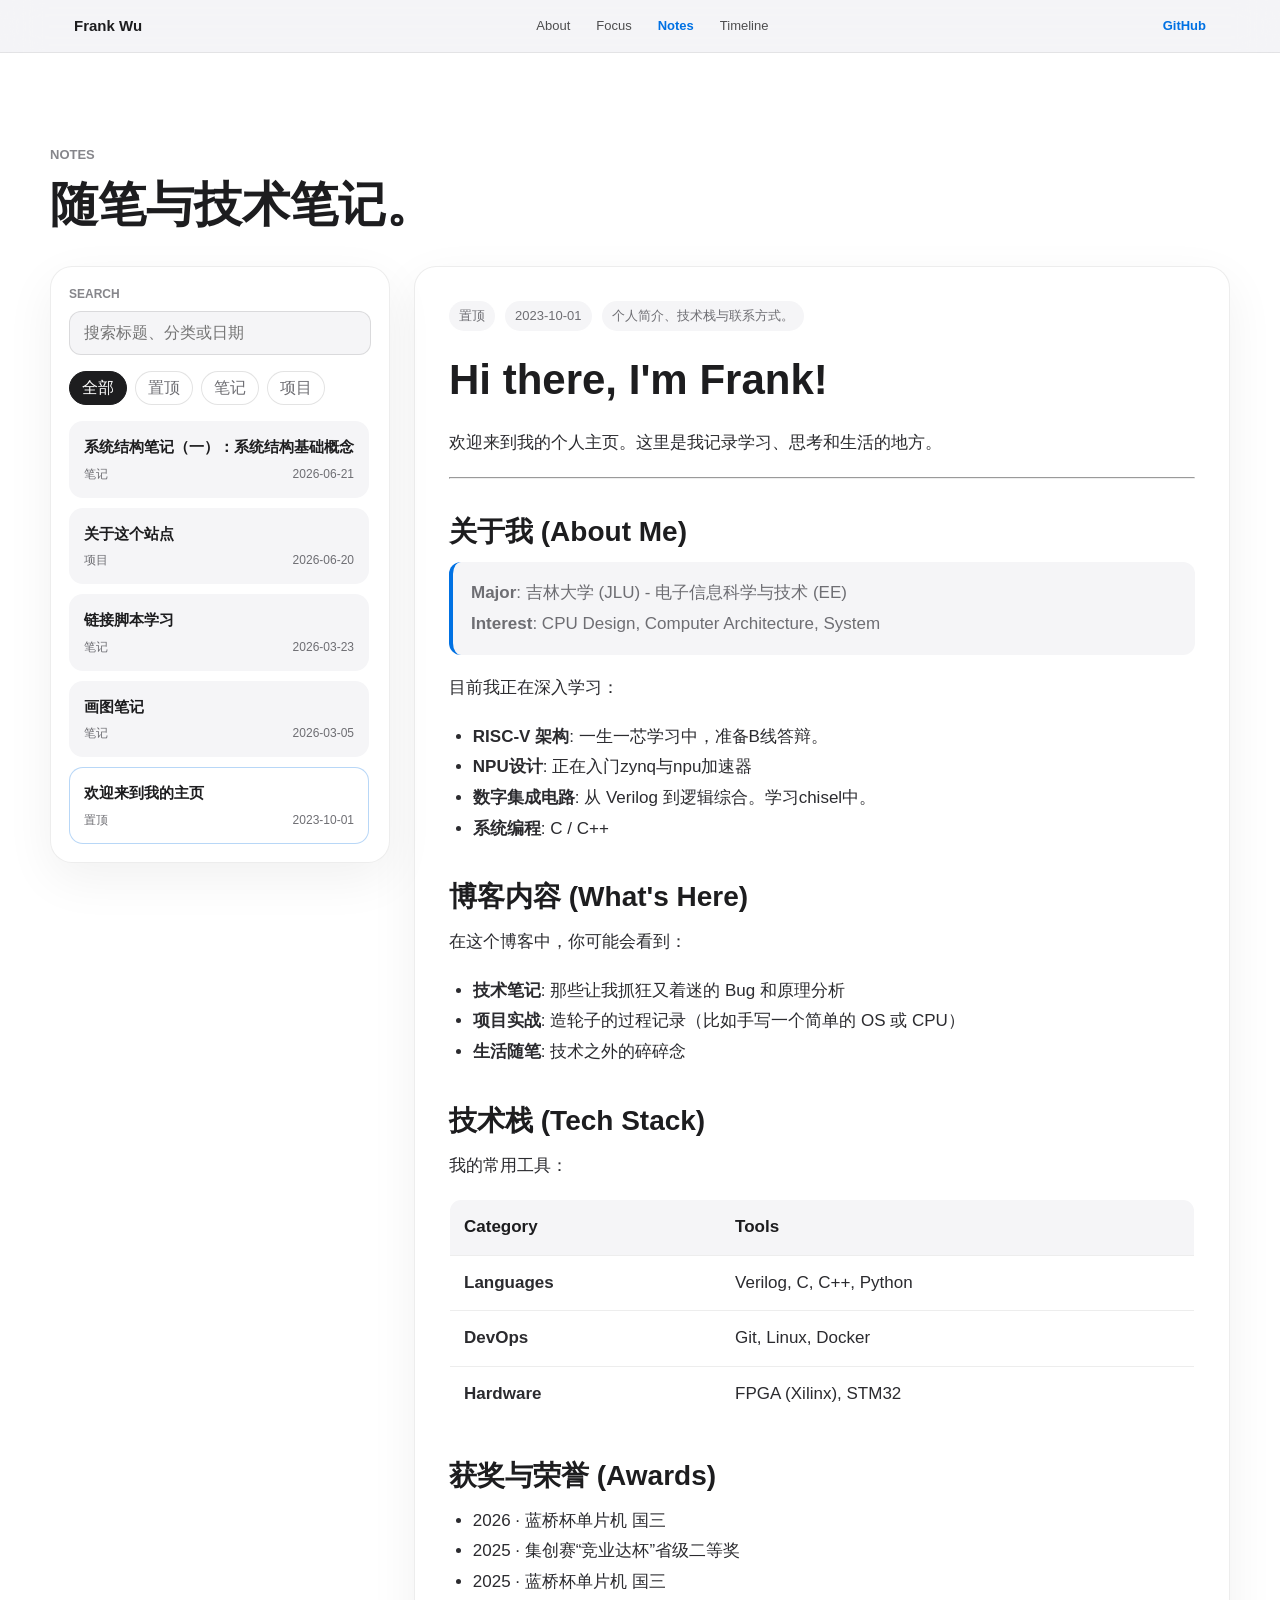
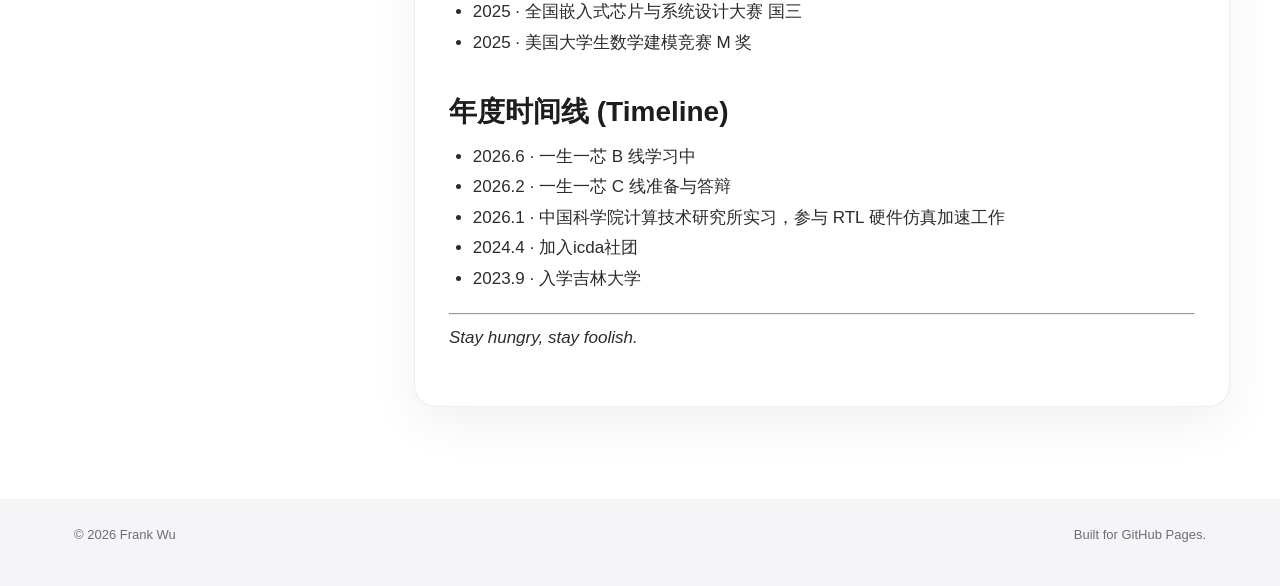
==== notes.html @ f8fe65f2 "move notes to standalone page" ====
<!DOCTYPE html>
<html lang="zh-CN">
<head>
    <meta charset="UTF-8">
    <meta name="viewport" content="width=device-width, initial-scale=1.0">
    <meta name="description" content="Frank Wu 的技术笔记和随笔。">
    <title>Notes | Frank Wu</title>
    <link rel="stylesheet" href="css/style.css?v=20260621-4">
</head>
<body>
    <div id="app">
        <header class="site-header">
            <nav class="nav-bar" aria-label="主导航">
                <a class="brand" href="index.html#top" aria-label="返回首页">Frank Wu</a>
                <div class="nav-links">
                    <a href="index.html#about">About</a>
                    <a href="index.html#focus">Focus</a>
                    <a class="nav-link-active" href="notes.html">Notes</a>
                    <a href="index.html#timeline">Timeline</a>
                </div>
                <a class="nav-cta" href="https://github.com/frank0221" target="_blank" rel="noreferrer">GitHub</a>
            </nav>
        </header>

        <main>
            <section class="section section-white notes-page" id="notes">
                <div class="section-inner">
                    <div class="section-heading notes-heading">
                        <div>
                            <p class="eyebrow">Notes</p>
                            <h1>随笔与技术笔记。</h1>
                        </div>
                    </div>

                    <div class="notes-shell">
                        <aside class="notes-panel" aria-label="文章列表">
                            <label class="search-box">
                                <span>Search</span>
                                <input id="searchInput" type="search" placeholder="搜索标题、分类或日期">
                            </label>
                            <div class="filter-row" id="categoryFilters" aria-label="分类筛选"></div>
                            <div class="post-list" id="postList"></div>
                        </aside>

                        <article class="reader" aria-live="polite">
                            <div class="reader-meta" id="readerMeta"></div>
                            <div class="markdown-body" id="articleContent">
                                <p class="empty-state">选择一篇文章开始阅读。</p>
                            </div>
                        </article>
                    </div>
                </div>
            </section>
        </main>

        <footer class="site-footer">
            <span>© 2026 Frank Wu</span>
            <span>Built for GitHub Pages.</span>
        </footer>
    </div>

    <script src="js/app.js?v=20260621-3"></script>
</body>
</html>
---- css/style.css ----
:root {
    --bg: #f5f5f7;
    --panel: #ffffff;
    --ink: #1d1d1f;
    --muted: #6e6e73;
    --line: rgba(29, 29, 31, 0.12);
    --soft-line: rgba(29, 29, 31, 0.08);
    --blue: #0071e3;
    --blue-hover: #0077ed;
    --shadow: 0 24px 80px rgba(0, 0, 0, 0.10);
}

* {
    box-sizing: border-box;
}

html {
    scroll-behavior: smooth;
}

body {
    margin: 0;
    background: var(--bg);
    color: var(--ink);
    font-family: -apple-system, BlinkMacSystemFont, "SF Pro Display", "SF Pro Text", "Segoe UI", sans-serif;
    line-height: 1.5;
    text-rendering: optimizeLegibility;
    -webkit-font-smoothing: antialiased;
}

a {
    color: inherit;
    text-decoration: none;
}

button,
input {
    font: inherit;
}

.site-header {
    position: sticky;
    top: 0;
    z-index: 20;
    background: rgba(245, 245, 247, 0.82);
    border-bottom: 1px solid var(--soft-line);
    backdrop-filter: saturate(180%) blur(20px);
    -webkit-backdrop-filter: saturate(180%) blur(20px);
}

.nav-bar {
    max-width: 1180px;
    height: 52px;
    margin: 0 auto;
    padding: 0 24px;
    display: flex;
    align-items: center;
    justify-content: space-between;
    gap: 24px;
}

.brand {
    font-size: 15px;
    font-weight: 700;
}

.nav-links {
    display: flex;
    align-items: center;
    gap: 26px;
    color: rgba(29, 29, 31, 0.78);
    font-size: 13px;
}

.nav-links a,
.nav-cta {
    transition: color 0.2s ease;
}

.nav-links a:hover,
.nav-cta:hover {
    color: var(--blue);
}

.nav-link-active {
    color: var(--blue);
    font-weight: 700;
}

.nav-cta {
    color: var(--blue);
    font-size: 13px;
    font-weight: 600;
}

.hero {
    max-width: 1180px;
    min-height: calc(100vh - 52px);
    margin: 0 auto;
    padding: 86px 24px 80px;
    display: grid;
    grid-template-columns: minmax(0, 1fr) 440px;
    align-items: center;
    gap: 72px;
}

.eyebrow {
    margin: 0 0 14px;
    color: #86868b;
    font-size: 13px;
    font-weight: 700;
    text-transform: uppercase;
}

.hero-profile {
    display: flex;
    align-items: center;
    gap: 18px;
    margin-bottom: 20px;
}

.hero-profile .eyebrow {
    margin: 0;
}

.hero-avatar {
    width: 88px;
    height: 88px;
    flex: 0 0 auto;
    border-radius: 50%;
    object-fit: cover;
    background: #fff;
    border: 1px solid rgba(29, 29, 31, 0.12);
    box-shadow: 0 18px 45px rgba(0, 0, 0, 0.12);
}

.hero h1 {
    margin: 0;
    font-size: 82px;
    line-height: 0.98;
    font-weight: 800;
}

.hero-subtitle {
    max-width: 650px;
    margin: 28px 0 0;
    color: var(--muted);
    font-size: 24px;
    line-height: 1.35;
}

.hero-actions,
.contact-actions {
    display: flex;
    flex-wrap: wrap;
    gap: 14px;
    margin-top: 34px;
}

.hero-contact-icons {
    display: flex;
    align-items: center;
    gap: 10px;
}

.button {
    display: inline-flex;
    align-items: center;
    justify-content: center;
    min-height: 44px;
    padding: 0 22px;
    border-radius: 999px;
    font-size: 15px;
    font-weight: 600;
    transition: transform 0.2s ease, background 0.2s ease, color 0.2s ease, border-color 0.2s ease;
}

.button:hover {
    transform: translateY(-1px);
}

.button-primary {
    color: #fff;
    background: var(--blue);
}

.button-primary:hover {
    background: var(--blue-hover);
}

.button-secondary {
    color: var(--blue);
    background: transparent;
    border: 1px solid rgba(0, 113, 227, 0.32);
}

.button-secondary:hover {
    border-color: var(--blue);
}

.hero-visual {
    min-height: 540px;
    padding: 26px;
    border-radius: 28px;
    background:
        linear-gradient(180deg, rgba(255, 255, 255, 0.96), rgba(242, 242, 245, 0.96)),
        radial-gradient(circle at 50% 0%, rgba(0, 113, 227, 0.14), transparent 42%);
    border: 1px solid rgba(255, 255, 255, 0.78);
    box-shadow: var(--shadow);
    display: flex;
    flex-direction: column;
    justify-content: space-between;
}

.chip-topline,
.signal-grid {
    display: flex;
    align-items: center;
    justify-content: space-between;
    gap: 12px;
    color: var(--muted);
    font-size: 13px;
    font-weight: 600;
}

.chip-topline strong {
    color: var(--ink);
}

.silicon-chip {
    min-height: 276px;
    padding: 30px;
    border-radius: 24px;
    color: #f5f5f7;
    background:
        linear-gradient(145deg, rgba(255, 255, 255, 0.12), transparent 38%),
        #1d1d1f;
    box-shadow: inset 0 1px 0 rgba(255, 255, 255, 0.16);
    display: flex;
    flex-direction: column;
    justify-content: space-between;
}

.chip-label {
    color: rgba(245, 245, 247, 0.62);
    font-size: 14px;
    font-weight: 700;
}

.silicon-chip .chip-stack {
    flex: 1;
    width: 100%;
    margin-top: 22px;
    font-size: 44px;
    line-height: 0.95;
    display: grid;
    grid-template-rows: repeat(3, minmax(0, 1fr));
    align-items: stretch;
}

.chip-stack span {
    display: flex;
    align-items: center;
    white-space: nowrap;
}

.signal-grid {
    display: grid;
    grid-template-columns: repeat(2, minmax(0, 1fr));
}

.signal-grid span {
    padding: 14px 16px;
    border-radius: 16px;
    background: rgba(255, 255, 255, 0.72);
    border: 1px solid rgba(29, 29, 31, 0.07);
    color: var(--ink);
}

.section {
    padding: 92px 24px;
}

.section-white {
    background: #fff;
}

.section-inner {
    max-width: 1180px;
    margin: 0 auto;
}

.two-column {
    display: grid;
    grid-template-columns: 0.9fr 1.1fr;
    gap: 80px;
    align-items: start;
}

.section h2 {
    margin: 0;
    font-size: 48px;
    line-height: 1.08;
}

.lead-copy {
    color: var(--muted);
    font-size: 20px;
}

.lead-copy p {
    margin: 0 0 18px;
}

.section-heading {
    max-width: 760px;
    margin-bottom: 36px;
}

.notes-heading {
    max-width: none;
    display: flex;
    align-items: end;
    justify-content: space-between;
    gap: 28px;
}

.notes-heading > p {
    max-width: 320px;
    margin: 0;
    color: var(--muted);
    font-size: 17px;
}

.notes-page {
    min-height: calc(100vh - 52px);
}

.notes-page .section-heading h1 {
    margin: 0;
    font-size: 48px;
    line-height: 1.08;
}

.feature-grid {
    display: grid;
    grid-template-columns: repeat(3, minmax(0, 1fr));
    gap: 18px;
}

.feature-tile {
    min-height: 270px;
    padding: 30px;
    border-radius: 22px;
    background: var(--panel);
    box-shadow: 0 16px 50px rgba(0, 0, 0, 0.06);
}

.tile-kicker {
    color: var(--blue);
    font-size: 13px;
    font-weight: 700;
}

.feature-tile h3 {
    margin: 18px 0 12px;
    font-size: 28px;
    line-height: 1.12;
}

.feature-tile p {
    margin: 0;
    color: var(--muted);
    font-size: 17px;
}

.notes-shell {
    display: grid;
    grid-template-columns: 340px minmax(0, 1fr);
    gap: 24px;
    align-items: start;
}

.notes-panel,
.reader {
    border: 1px solid var(--soft-line);
    border-radius: 22px;
    background: #fff;
    box-shadow: 0 16px 50px rgba(0, 0, 0, 0.06);
}

.notes-panel {
    position: sticky;
    top: 76px;
    padding: 18px;
}

.search-box {
    display: block;
}

.search-box span {
    display: block;
    margin: 0 0 8px;
    color: #86868b;
    font-size: 12px;
    font-weight: 700;
    text-transform: uppercase;
}

.search-box input {
    width: 100%;
    height: 44px;
    padding: 0 14px;
    border: 1px solid var(--line);
    border-radius: 12px;
    outline: none;
    color: var(--ink);
    background: #f5f5f7;
}

.search-box input:focus {
    border-color: var(--blue);
    background: #fff;
}

.filter-row {
    display: flex;
    flex-wrap: wrap;
    gap: 8px;
    margin: 16px 0;
}

.filter-button {
    height: 34px;
    padding: 0 12px;
    border: 1px solid var(--line);
    border-radius: 999px;
    background: #fff;
    color: var(--muted);
    cursor: pointer;
}

.filter-button.active {
    color: #fff;
    background: var(--ink);
    border-color: var(--ink);
}

.post-list {
    display: grid;
    gap: 10px;
    max-height: 520px;
    overflow: auto;
    padding-right: 2px;
}

.post-button {
    width: 100%;
    padding: 14px;
    border: 1px solid transparent;
    border-radius: 14px;
    background: #f5f5f7;
    color: var(--ink);
    text-align: left;
    cursor: pointer;
    transition: background 0.2s ease, border-color 0.2s ease;
}

.post-button:hover,
.post-button.active {
    background: #fff;
    border-color: rgba(0, 113, 227, 0.28);
}

.post-title {
    display: block;
    margin-bottom: 6px;
    font-size: 15px;
    font-weight: 700;
}

.post-meta {
    display: flex;
    justify-content: space-between;
    gap: 12px;
    color: var(--muted);
    font-size: 12px;
}

.reader {
    min-height: 640px;
    padding: 34px;
}

.reader-meta {
    display: flex;
    flex-wrap: wrap;
    gap: 10px;
    margin-bottom: 24px;
    color: var(--muted);
    font-size: 13px;
}

.reader-meta span {
    padding: 5px 10px;
    border-radius: 999px;
    background: #f5f5f7;
}

.empty-state,
.loading-state {
    color: var(--muted);
}

.markdown-body {
    color: #2b2b2f;
    font-size: 17px;
    line-height: 1.8;
}

.markdown-body h1,
.markdown-body h2,
.markdown-body h3,
.markdown-body h4,
.markdown-body h5,
.markdown-body h6 {
    color: var(--ink);
    line-height: 1.18;
}

.markdown-body h1 {
    margin: 0 0 24px;
    font-size: 42px;
}

.markdown-body h2 {
    margin: 36px 0 14px;
    font-size: 28px;
}

.markdown-body h3 {
    margin: 28px 0 10px;
    font-size: 21px;
}

.markdown-body h4 {
    margin: 24px 0 10px;
    font-size: 18px;
}

.markdown-body h5,
.markdown-body h6 {
    margin: 20px 0 10px;
    font-size: 16px;
}

.markdown-body p,
.markdown-body ul,
.markdown-body ol,
.markdown-body table,
.markdown-body blockquote,
.markdown-body pre,
.markdown-body .math-block {
    margin: 0 0 18px;
}

.markdown-body a {
    color: var(--blue);
}

.markdown-body ul,
.markdown-body ol {
    padding-left: 1.4em;
}

.markdown-body code {
    padding: 0.15em 0.35em;
    border-radius: 6px;
    background: #f5f5f7;
    font-family: "SF Mono", Consolas, "Liberation Mono", monospace;
    font-size: 0.9em;
}

.markdown-body pre {
    padding: 18px;
    overflow: auto;
    border-radius: 14px;
    background: #1d1d1f;
    color: #f5f5f7;
}

.markdown-body pre code {
    padding: 0;
    background: transparent;
    color: inherit;
}

.markdown-body blockquote {
    padding: 16px 18px;
    border-left: 4px solid var(--blue);
    border-radius: 12px;
    background: #f5f5f7;
    color: var(--muted);
}

.markdown-body .math-block {
    padding: 16px 18px;
    overflow-x: auto;
    border-radius: 14px;
    background: #f5f5f7;
    color: var(--ink);
    font-family: "SF Mono", Consolas, "Liberation Mono", monospace;
    white-space: pre-wrap;
}

.markdown-body .footnote {
    color: var(--muted);
    font-size: 0.92em;
}

.markdown-body table {
    width: 100%;
    border-collapse: collapse;
    overflow: hidden;
    border: 1px solid var(--soft-line);
    border-radius: 12px;
}

.markdown-body th,
.markdown-body td {
    padding: 12px 14px;
    border-bottom: 1px solid var(--soft-line);
    text-align: left;
}

.markdown-body th {
    background: #f5f5f7;
    color: var(--ink);
}

.timeline {
    display: grid;
    gap: 12px;
}

.timeline-item {
    display: grid;
    grid-template-columns: 110px 1fr;
    gap: 20px;
    padding: 20px 0;
    border-bottom: 1px solid var(--soft-line);
}

.timeline-item span {
    color: var(--blue);
    font-weight: 800;
}

.timeline-item p {
    margin: 0;
    color: var(--muted);
    font-size: 18px;
}

.contact-icon-link {
    width: 44px;
    height: 44px;
    display: inline-flex;
    align-items: center;
    justify-content: center;
    border-radius: 50%;
    color: var(--ink);
    background: #fff;
    border: 1px solid var(--soft-line);
    box-shadow: 0 10px 28px rgba(0, 0, 0, 0.08);
    transition: transform 0.2s ease, color 0.2s ease, border-color 0.2s ease, box-shadow 0.2s ease;
}

.contact-icon-link:hover {
    color: var(--blue);
    border-color: rgba(0, 113, 227, 0.28);
    box-shadow: 0 16px 42px rgba(0, 113, 227, 0.12);
    transform: translateY(-2px);
}

.contact-icon-link svg {
    width: 21px;
    height: 21px;
    fill: none;
    stroke: currentColor;
    stroke-width: 1.8;
    stroke-linecap: round;
    stroke-linejoin: round;
}

.contact-icon-link .github-mark {
    fill: currentColor;
    stroke: none;
}

.site-footer {
    max-width: 1180px;
    margin: 0 auto;
    padding: 26px 24px 42px;
    display: flex;
    justify-content: space-between;
    gap: 18px;
    color: var(--muted);
    font-size: 13px;
}

@media (max-width: 980px) {
    .hero {
        grid-template-columns: 1fr;
        min-height: auto;
        gap: 42px;
    }

    .hero h1 {
        font-size: 62px;
    }

    .hero-subtitle {
        font-size: 21px;
    }

    .hero-visual {
        min-height: 420px;
    }

    .two-column,
    .notes-shell {
        grid-template-columns: 1fr;
    }

    .notes-panel {
        position: static;
    }

    .feature-grid {
        grid-template-columns: 1fr;
    }
}

@media (max-width: 720px) {
    .nav-bar {
        padding: 0 16px;
    }

    .nav-links {
        display: none;
    }

    .hero,
    .section {
        padding-left: 18px;
        padding-right: 18px;
    }

    .hero {
        padding-top: 58px;
        padding-bottom: 58px;
    }

    .hero h1 {
        font-size: 48px;
    }

    .hero-profile {
        gap: 12px;
        margin-bottom: 18px;
    }

    .hero-avatar {
        width: 64px;
        height: 64px;
    }

    .hero-subtitle {
        font-size: 19px;
    }

    .section h2 {
        font-size: 36px;
    }

    .notes-heading {
        align-items: start;
        flex-direction: column;
    }

    .reader {
        padding: 24px;
        border-radius: 18px;
    }

    .markdown-body h1 {
        font-size: 32px;
    }

    .timeline-item {
        grid-template-columns: 1fr;
        gap: 6px;
    }

    .site-footer {
        flex-direction: column;
        padding-left: 18px;
        padding-right: 18px;
    }
}
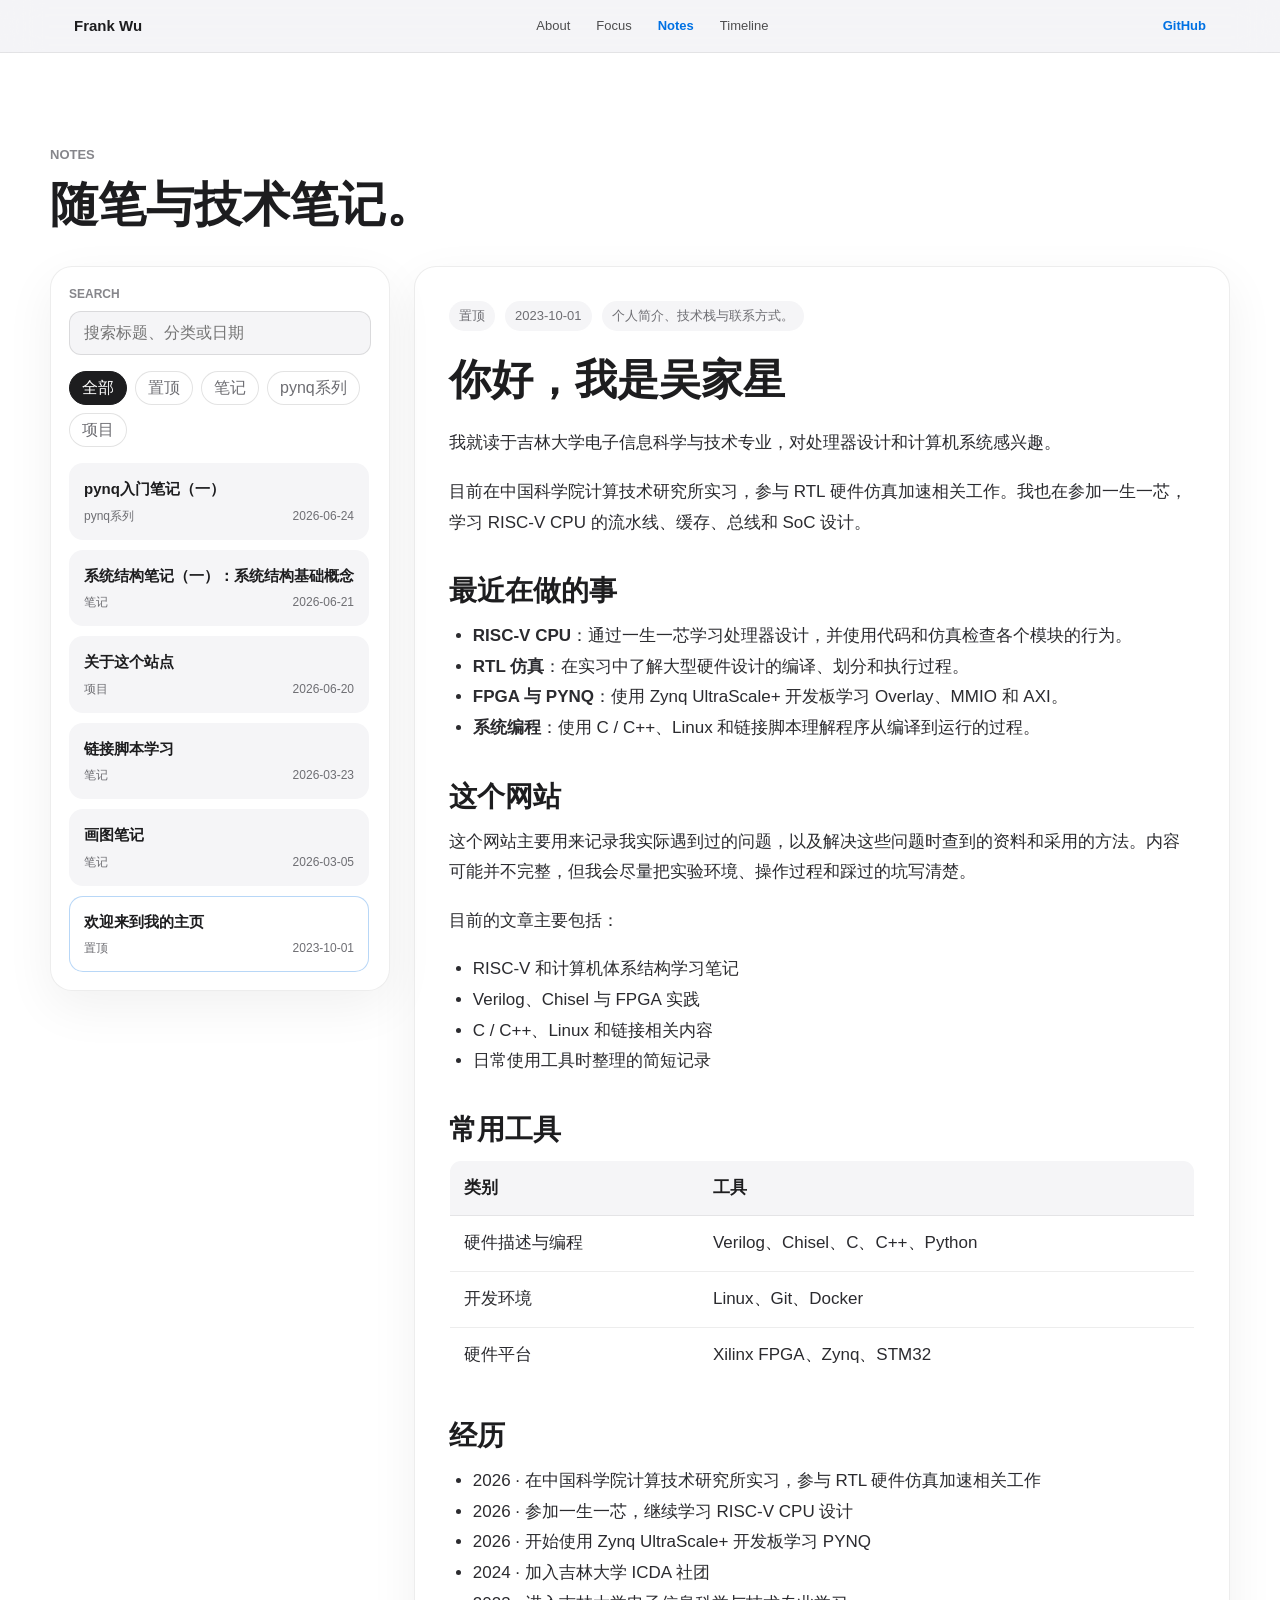
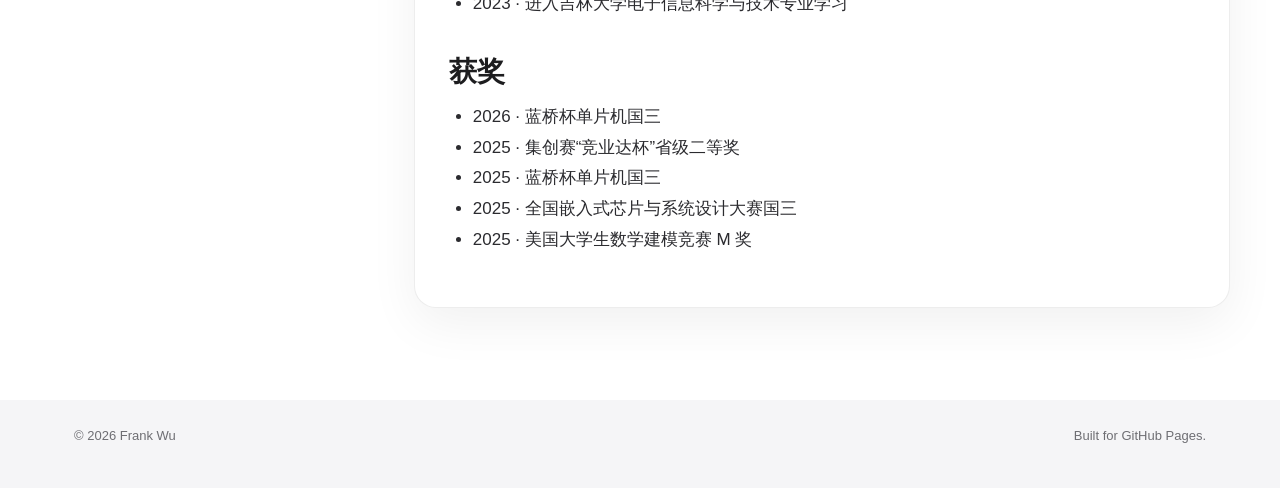
==== commit 881d2b9a: "update web content and self introduction" ====
--- a/notes.html
+++ b/notes.html
@@ -59,6 +59,6 @@
         </footer>
     </div>
 
-    <script src="js/app.js?v=20260621-3"></script>
+    <script src="js/app.js?v=20260624-1"></script>
 </body>
 </html>
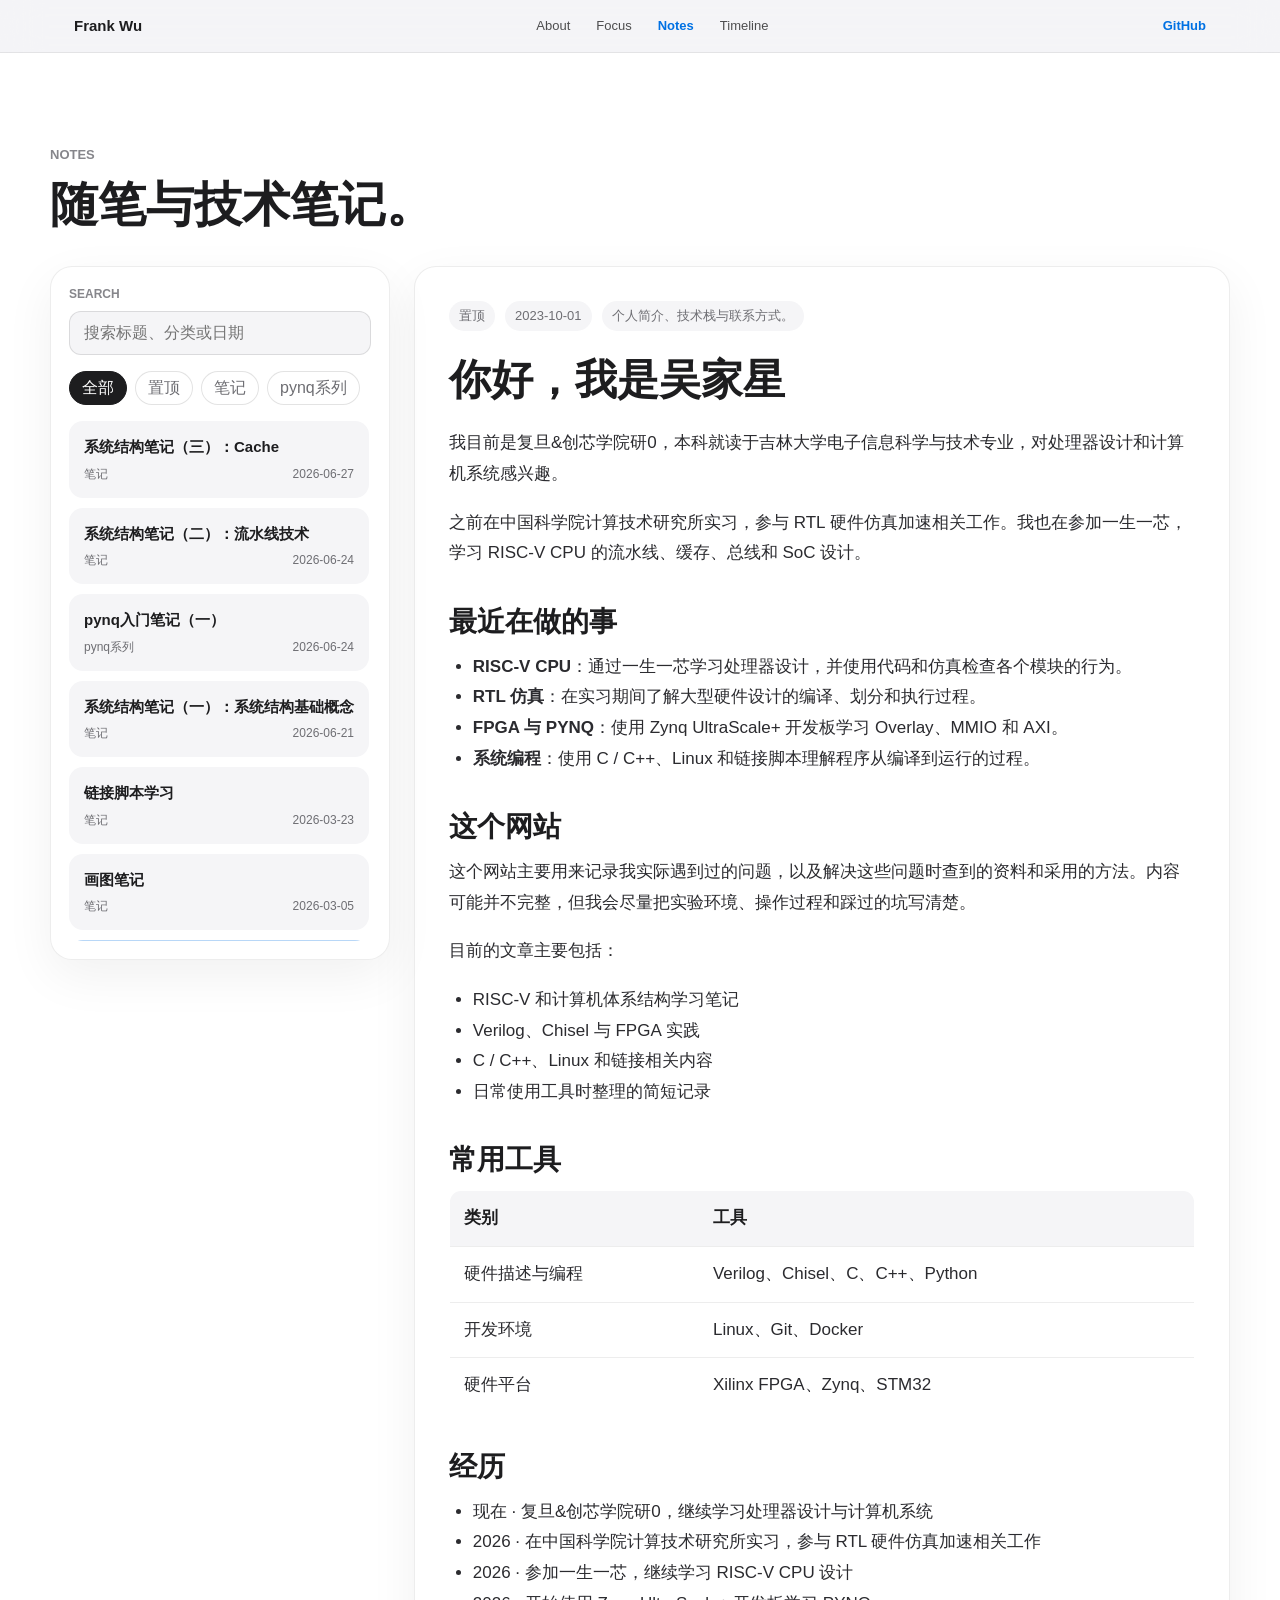
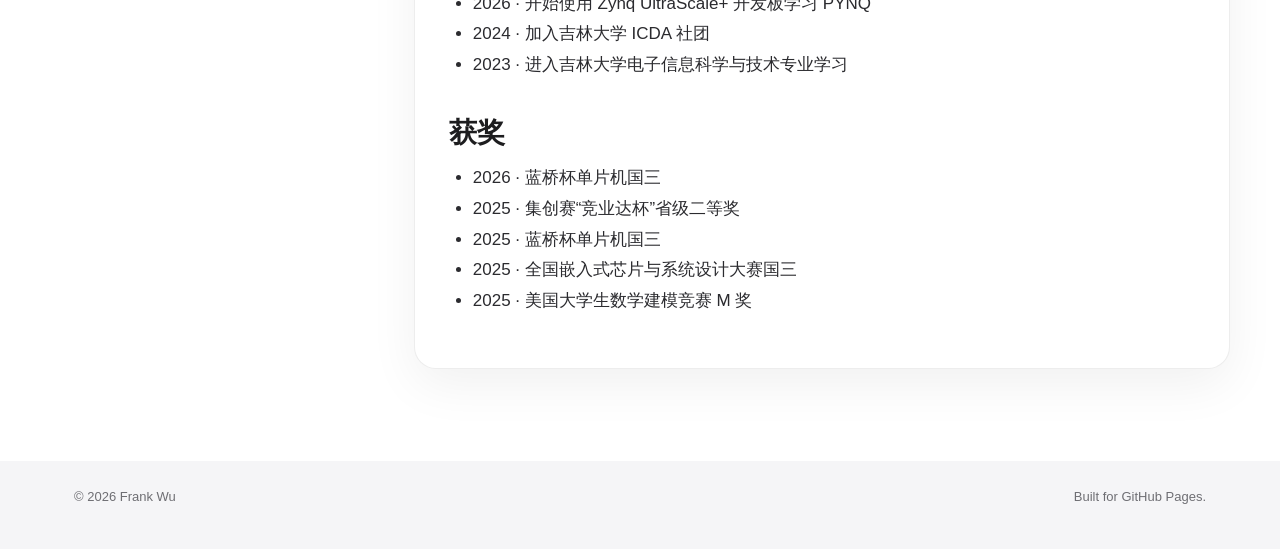
==== commit 6685750d: "Update profile and remove site introduction note" ====
--- a/notes.html
+++ b/notes.html
@@ -59,6 +59,6 @@
         </footer>
     </div>
 
-    <script src="js/app.js?v=20260624-1"></script>
+    <script src="js/app.js?v=20260928-1"></script>
 </body>
 </html>
--- a/css/style.css
+++ b/css/style.css
@@ -810,3 +810,10 @@
         padding-right: 18px;
     }
 }
+
+.markdown-body img {
+    display: block;
+    max-width: 100%;
+    height: auto;
+    margin: 1rem auto;
+}
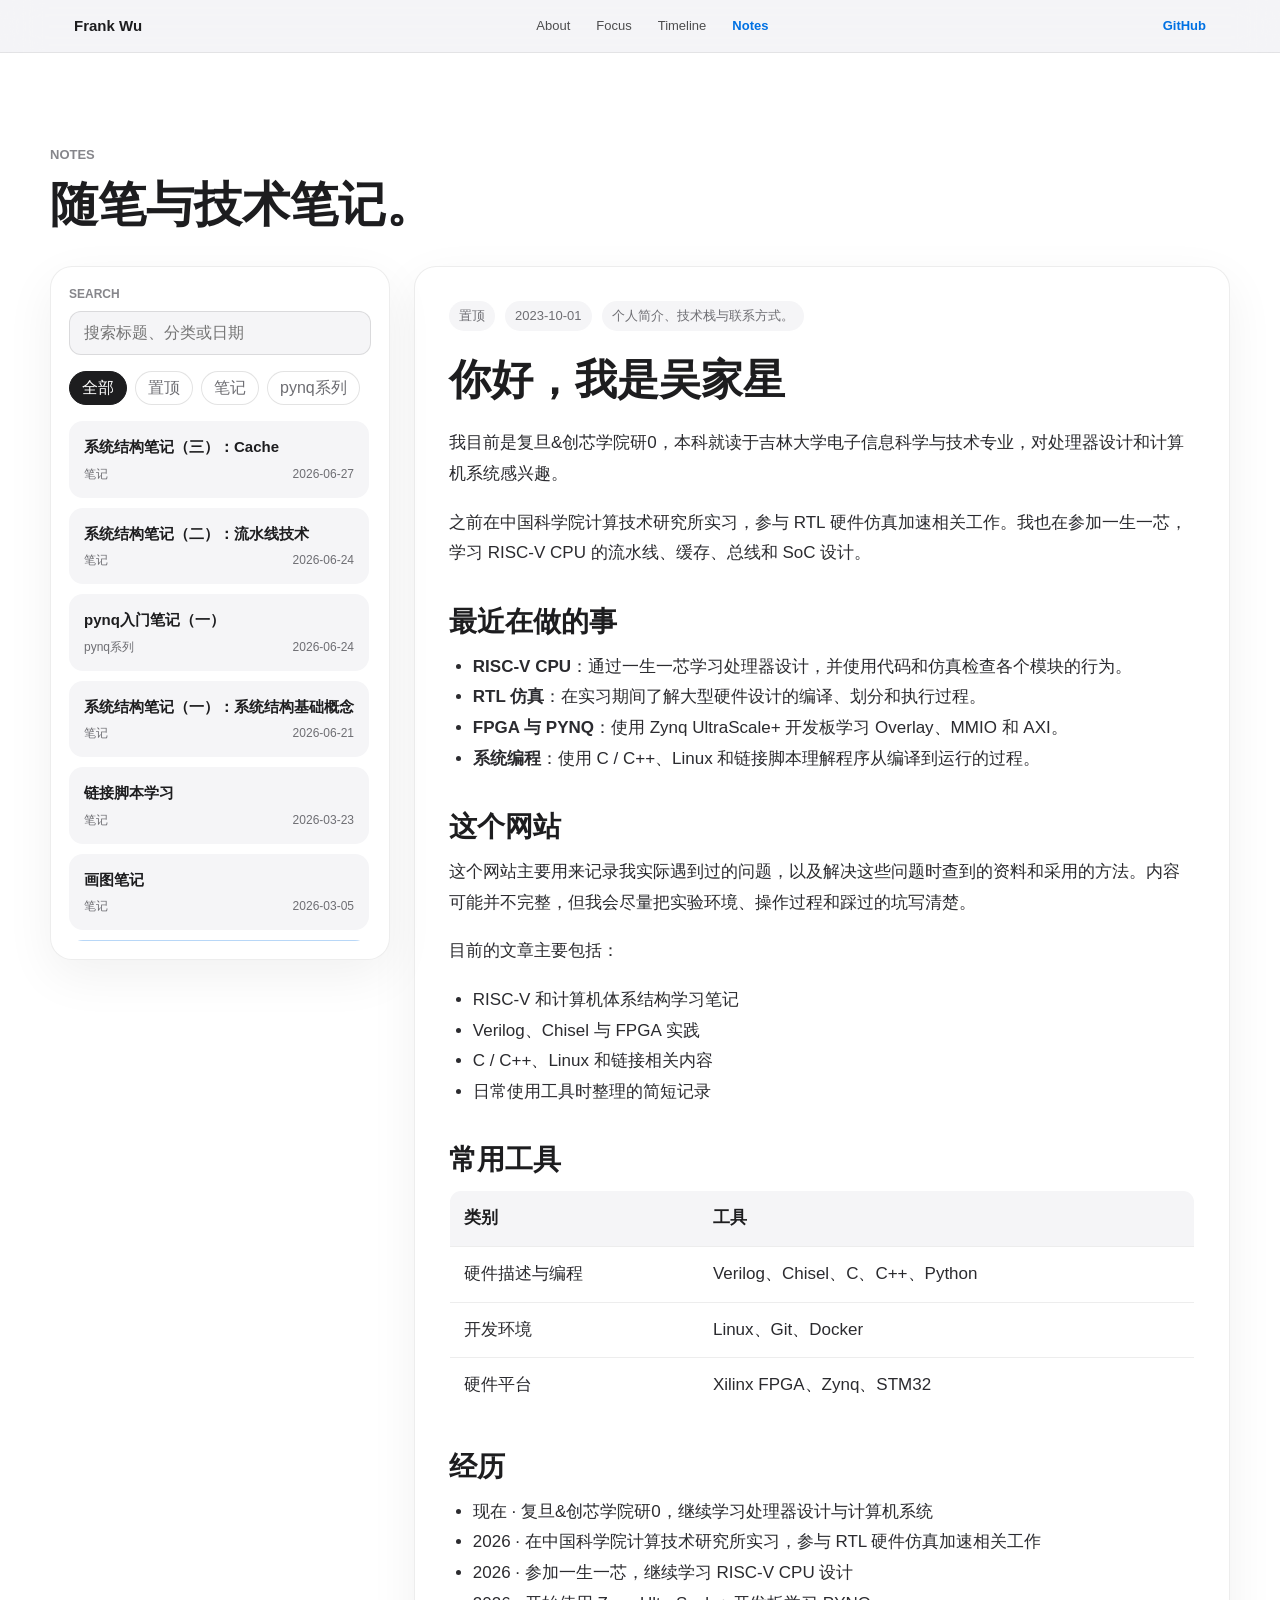
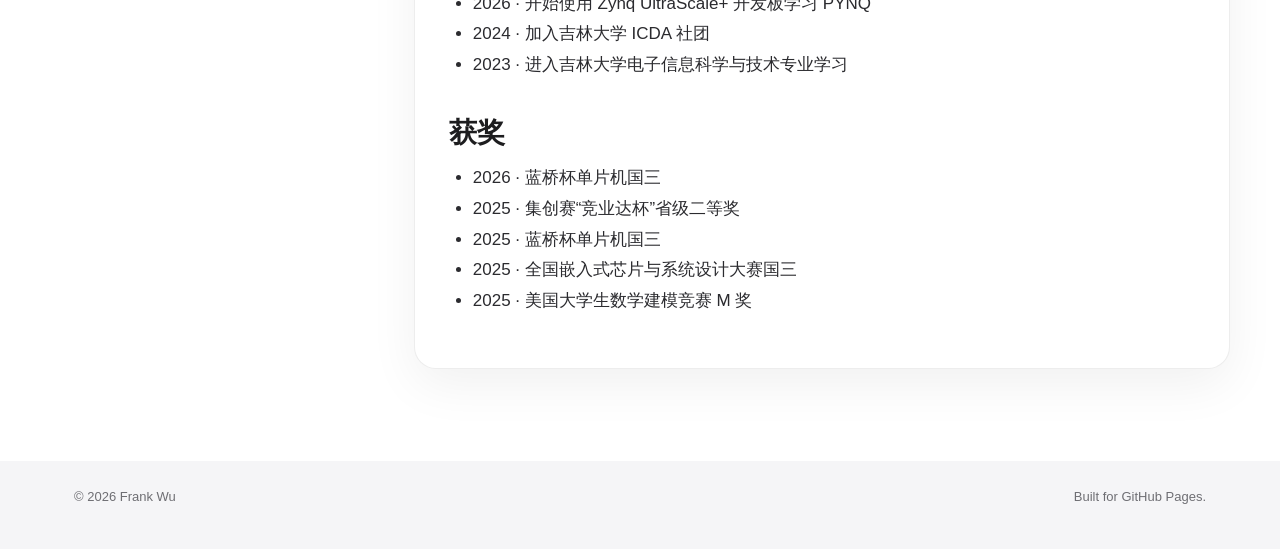
==== commit c6234bc4: "Update timeline and navigation order" ====
--- a/notes.html
+++ b/notes.html
@@ -15,8 +15,8 @@
                 <div class="nav-links">
                     <a href="index.html#about">About</a>
                     <a href="index.html#focus">Focus</a>
+                    <a href="index.html#timeline">Timeline</a>
                     <a class="nav-link-active" href="notes.html">Notes</a>
-                    <a href="index.html#timeline">Timeline</a>
                 </div>
                 <a class="nav-cta" href="https://github.com/frank0221" target="_blank" rel="noreferrer">GitHub</a>
             </nav>
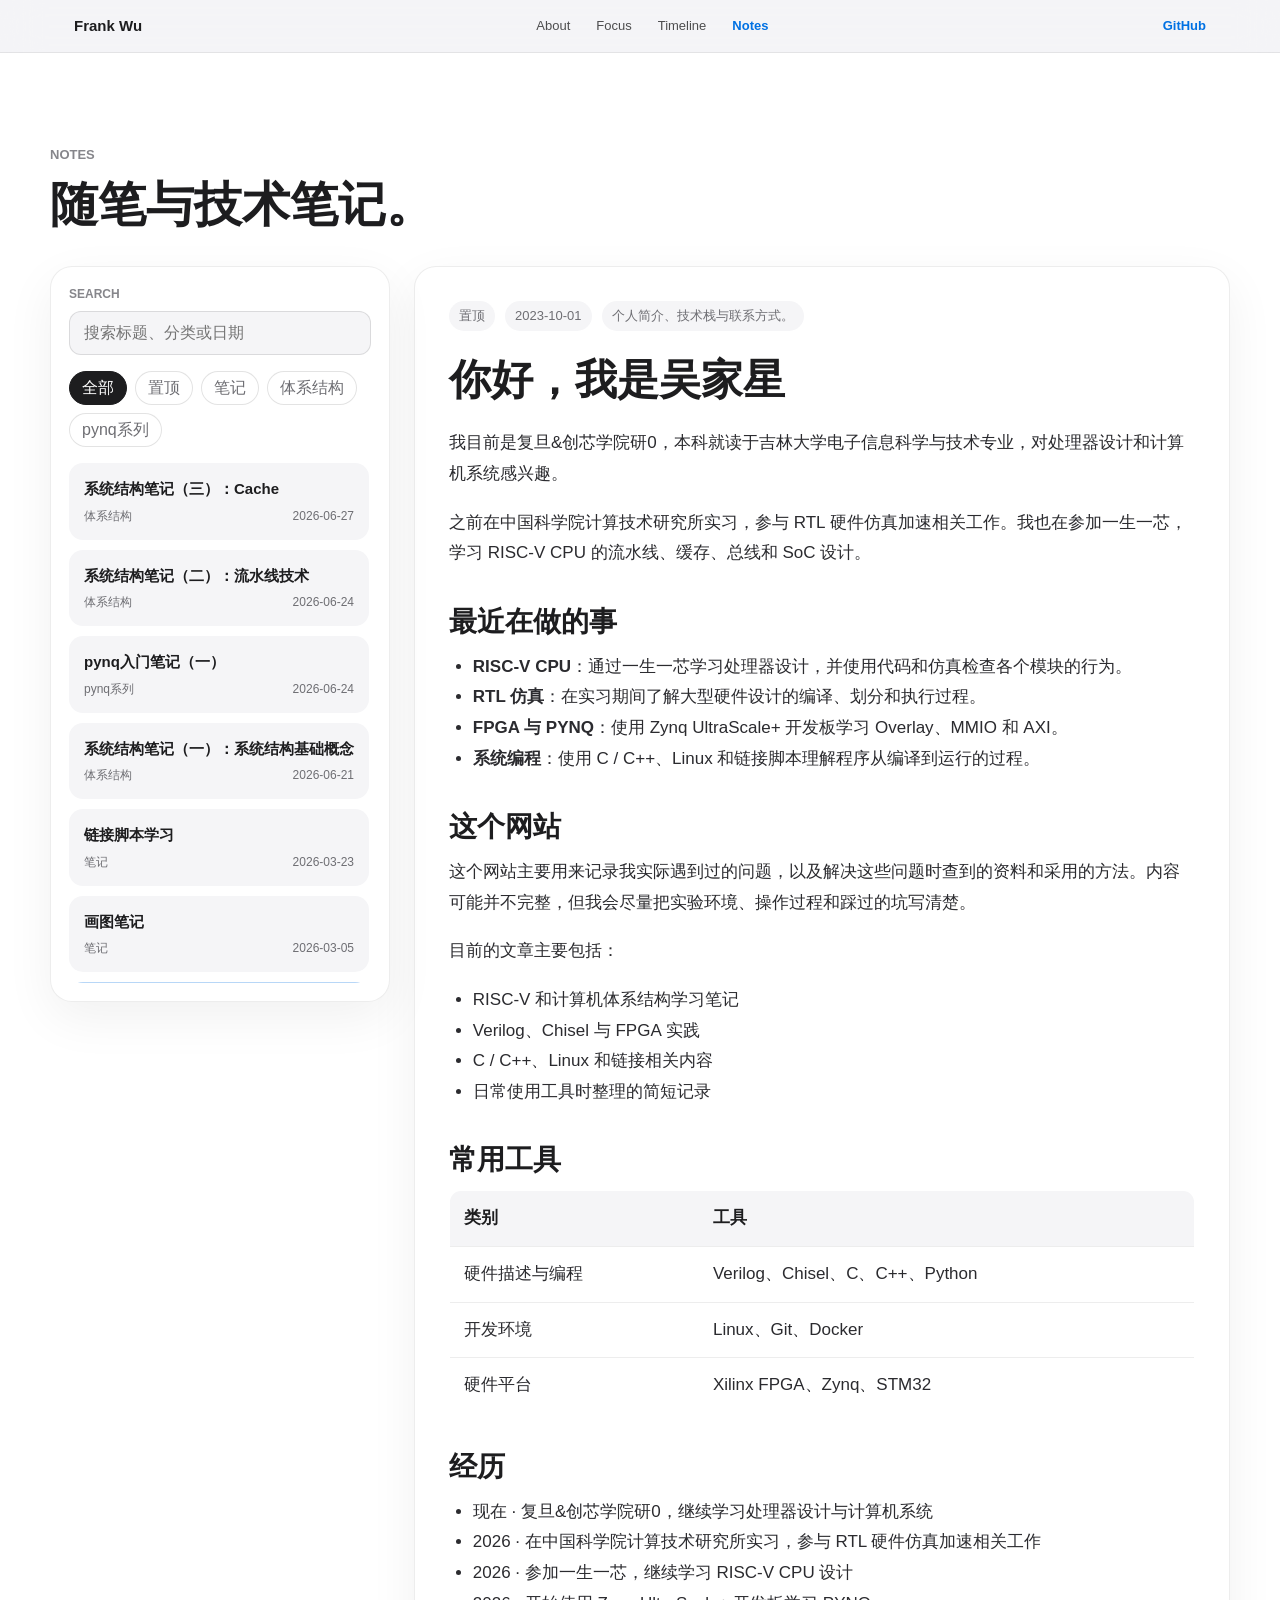
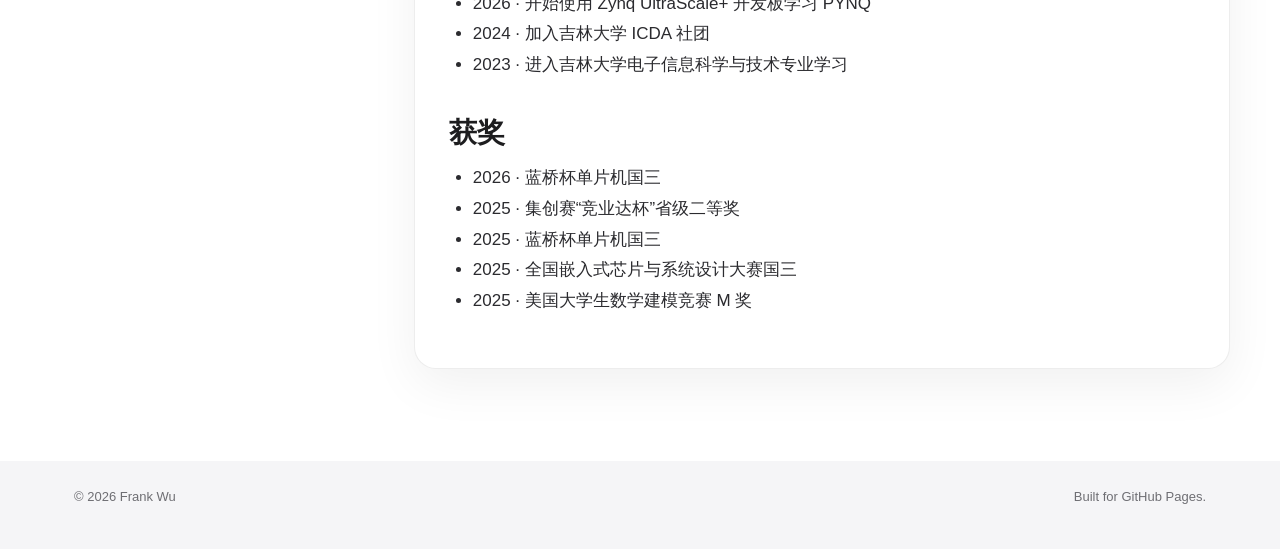
==== commit cb0dd628: "Add architecture notes category" ====
--- a/notes.html
+++ b/notes.html
@@ -59,6 +59,6 @@
         </footer>
     </div>
 
-    <script src="js/app.js?v=20260928-1"></script>
+    <script src="js/app.js?v=20260929-1"></script>
 </body>
 </html>
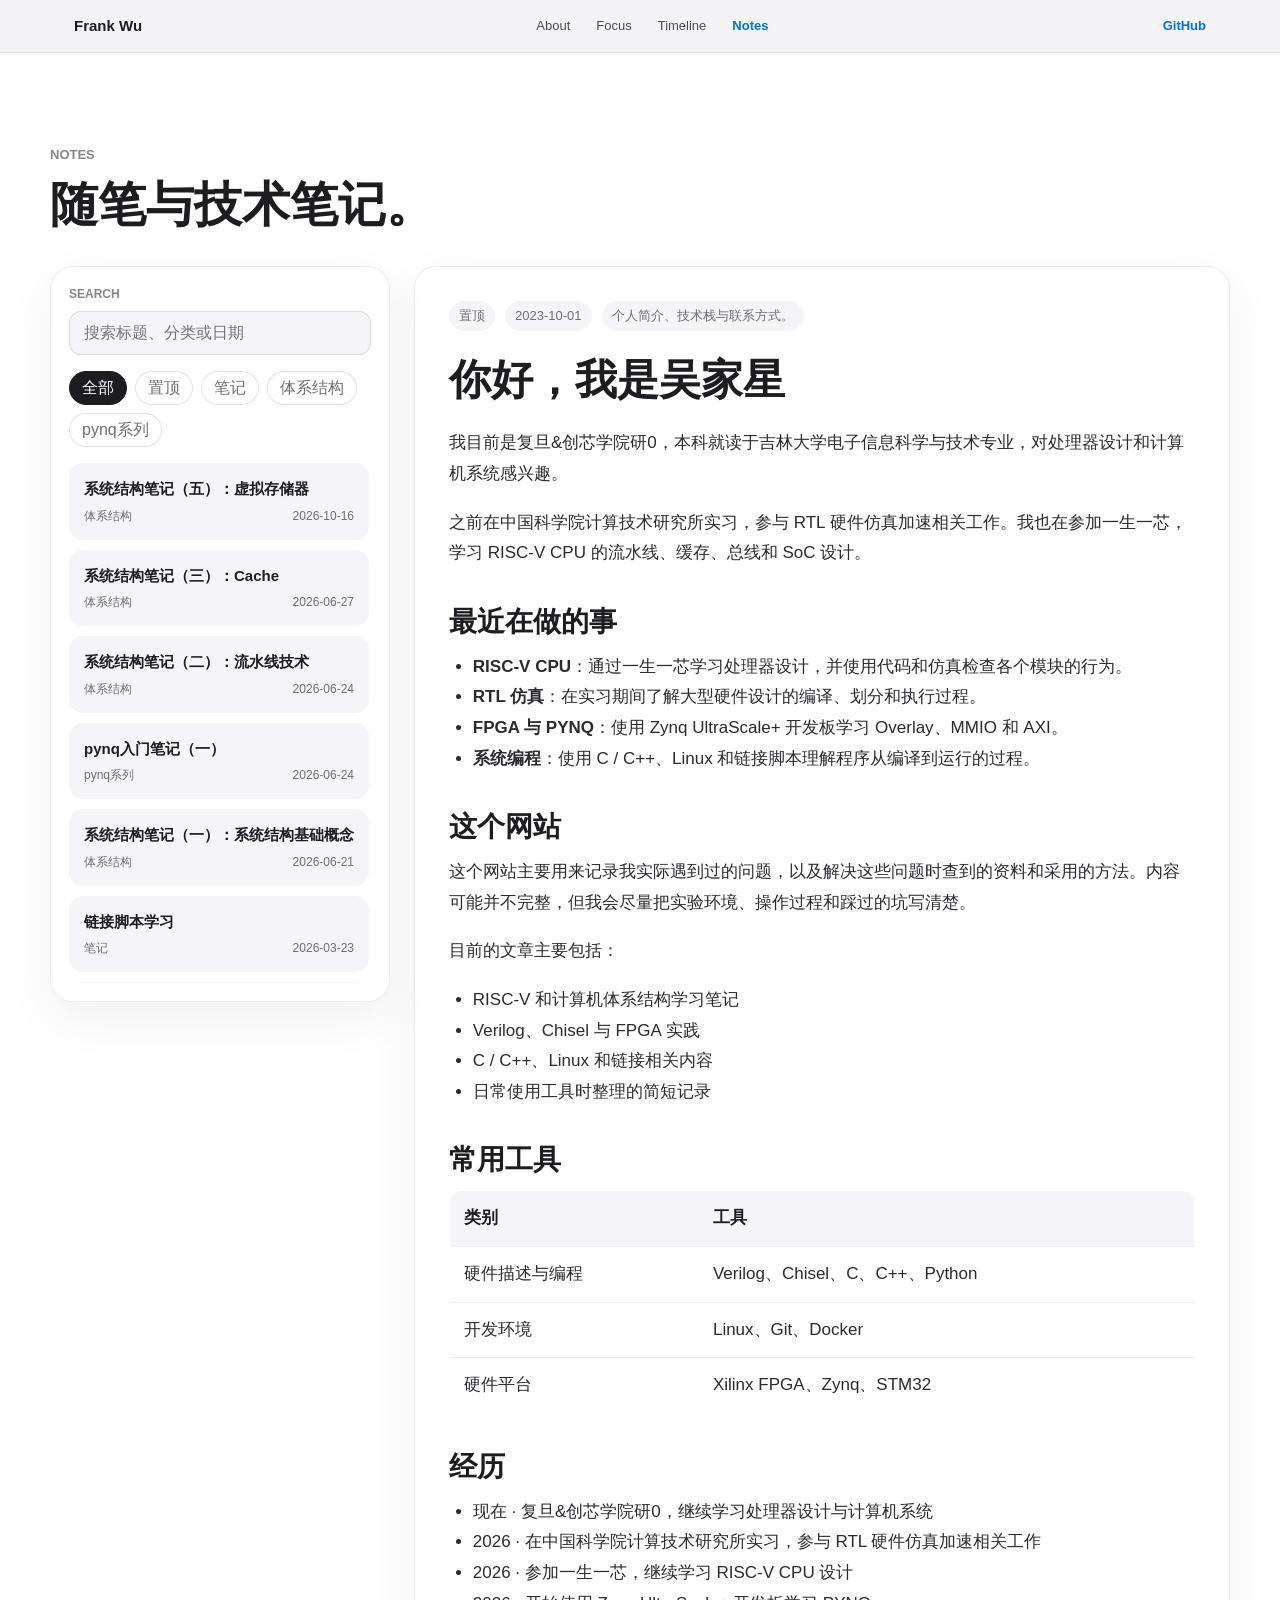
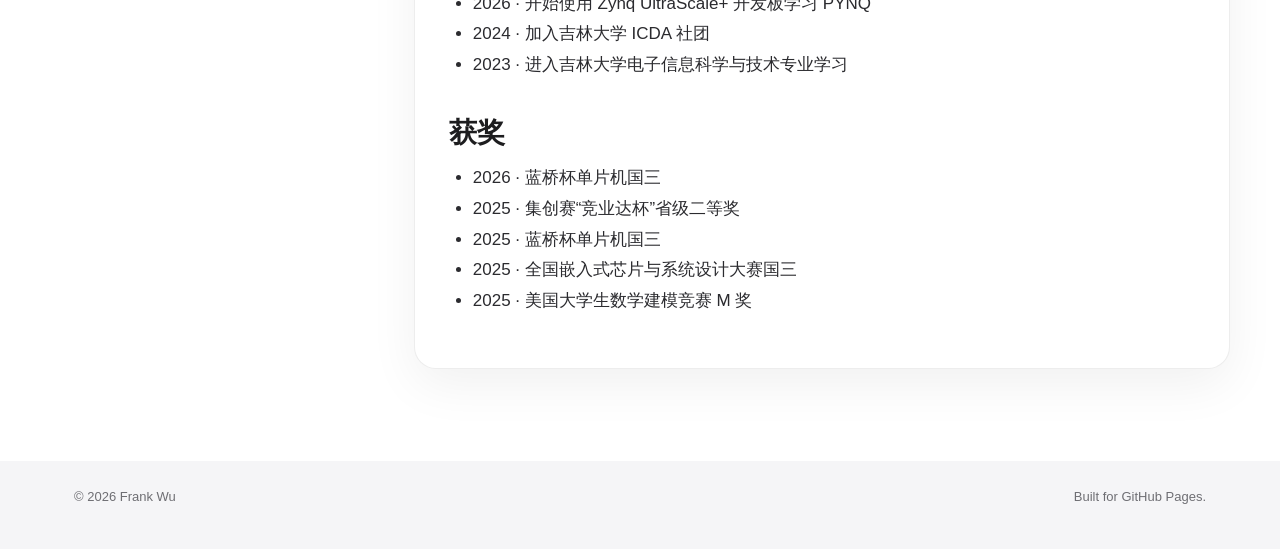
==== commit 10a9ad71: "Fix article URL and resolve images relative to Markdown files" ====
--- a/notes.html
+++ b/notes.html
@@ -59,6 +59,6 @@
         </footer>
     </div>
 
-    <script src="js/app.js?v=20260929-1"></script>
+    <script src="js/app.js?v=20261016-1"></script>
 </body>
 </html>
